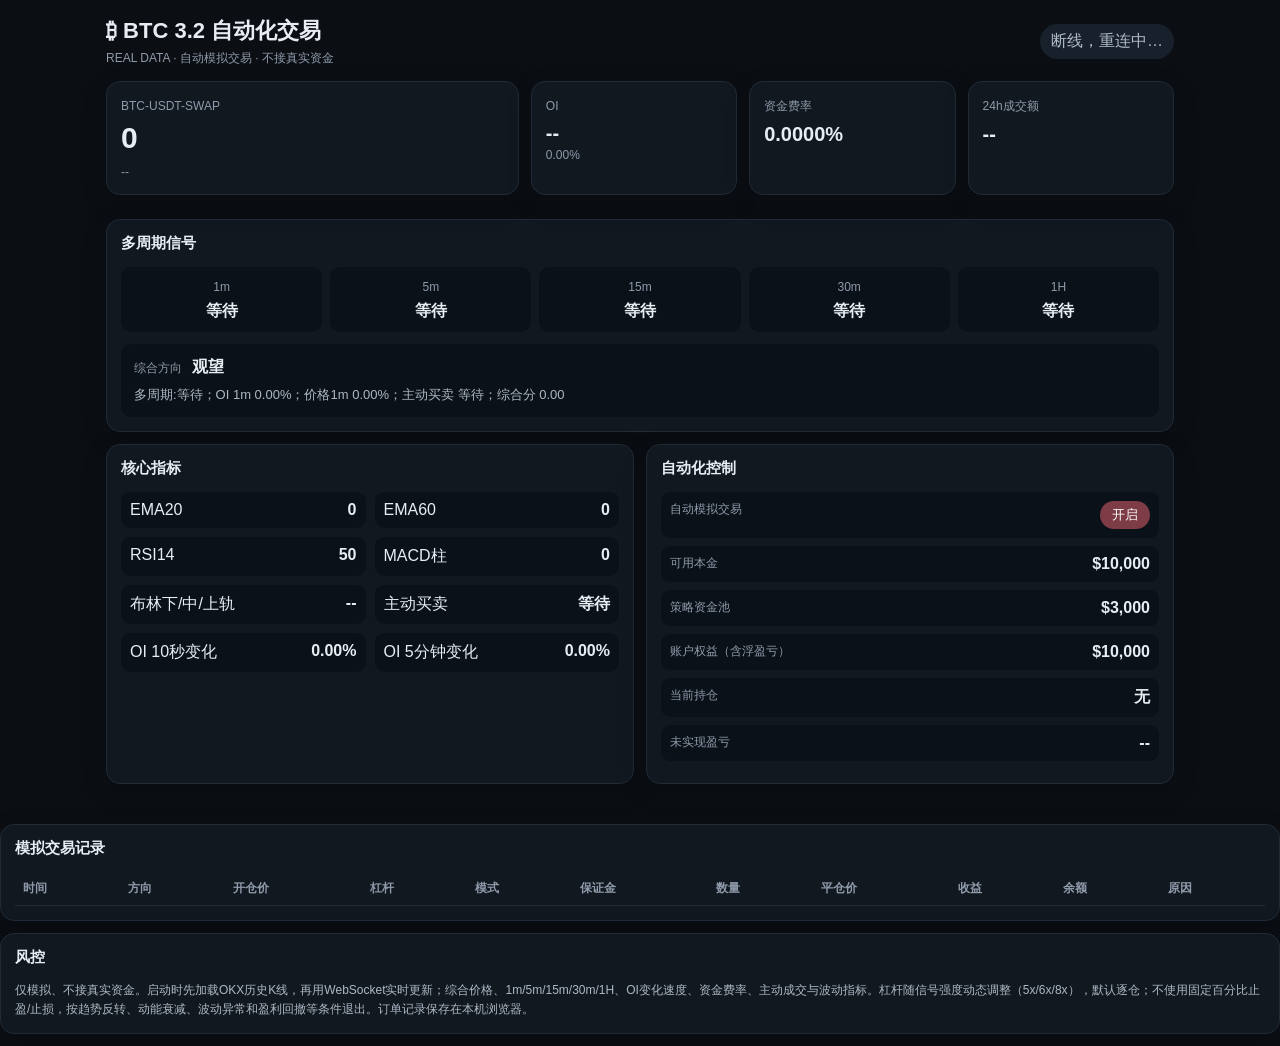
==== index.html @ 484f26ca "Add files via upload" ====
<!doctype html>
<html lang="zh-CN">
<head>
<meta charset="utf-8"><meta name="viewport" content="width=device-width,initial-scale=1,viewport-fit=cover">
<meta name="theme-color" content="#0b0f14">
<title>BTC 3.2 自动化交易 · REAL DATA DEMO</title>
<link rel="stylesheet" href="style.css">
</head>
<body>
<div class="wrap">
<header><div><h1>₿ BTC 3.2 自动化交易</h1><div class="sub">REAL DATA · 自动模拟交易 · 不接真实资金</div></div><div id="status" class="pill">连接中…</div></header>

<section class="grid top">
  <div class="card big"><span>BTC-USDT-SWAP</span><strong id="price">--</strong><small id="change">--</small></div>
  <div class="card"><span>OI</span><b id="oi">--</b><small id="oiChg">--</small></div>
  <div class="card"><span>资金费率</span><b id="funding">--</b></div>
  <div class="card"><span>24h成交额</span><b id="vol">--</b></div>
</section>

<section class="card">
<h2>多周期信号</h2><div class="periods">
  <div><span>1m</span><b id="s1">--</b></div><div><span>5m</span><b id="s5">--</b></div>
  <div><span>15m</span><b id="s15">--</b></div><div><span>30m</span><b id="s30">--</b></div><div><span>1H</span><b id="s60">--</b></div>
</div>
<div class="signal"><span>综合方向</span><strong id="direction">等待数据</strong><p id="reason">正在读取实时行情、OI、资金费率和K线。</p></div>
</section>

<section class="grid">
<div class="card"><h2>核心指标</h2><div class="metrics">
<div>EMA20 <b id="ema20">--</b></div><div>EMA60 <b id="ema60">--</b></div>
<div>RSI14 <b id="rsi">--</b></div><div>MACD柱 <b id="macd">--</b></div>
<div>布林下/中/上轨 <b id="bb">--</b></div><div>主动买卖 <b id="flow">--</b></div><div>OI 10秒变化 <b id="oiSpeed">--</b></div><div>OI 5分钟变化 <b id="oi5m">--</b></div>
</div></div>
<div class="card"><h2>自动化控制</h2>
<div class="row"><span>自动模拟交易</span><button id="auto" class="on">开启</button></div>
<div class="row"><span>可用本金</span><b id="cash">$10,000</b></div>
<div class="row"><span>策略资金池</span><b id="pool">$3,000</b></div>
<div class="row"><span>账户权益（含浮盈亏）</span><b id="balance">$10,000</b></div>
<div class="row"><span>当前持仓</span><b id="pos">无</b></div>
<div class="row"><span>未实现盈亏</span><b id="upnl">--</b></div>
</div></div>

<section class="card"><h2>模拟交易记录</h2>
<div class="tablewrap"><table><thead><tr><th>时间</th><th>方向</th><th>开仓价</th><th>杠杆</th><th>模式</th><th>保证金</th><th>数量</th><th>平仓价</th><th>收益</th><th>余额</th><th>原因</th></tr></thead><tbody id="trades"></tbody></table></div></section>

<section class="card small"><h2>风控</h2><p>仅模拟、不接真实资金。启动时先加载OKX历史K线，再用WebSocket实时更新；综合价格、1m/5m/15m/30m/1H、OI变化速度、资金费率、主动成交与波动指标。杠杆随信号强度动态调整（5x/6x/8x），默认逐仓；不使用固定百分比止盈/止损，按趋势反转、动能衰减、波动异常和盈利回撤等条件退出。订单记录保存在本机浏览器。</p></section>
</div>
<script src="app.js"></script>
</body></html>
---- style.css ----
*{box-sizing:border-box}body{margin:0;background:#0b0f14;color:#e8edf3;font-family:-apple-system,BlinkMacSystemFont,"SF Pro Text","PingFang SC",sans-serif}.wrap{max-width:1100px;margin:auto;padding:16px}.sub,small,span{color:#8f9aaa;font-size:12px}header{display:flex;justify-content:space-between;align-items:center;margin-bottom:14px}h1{font-size:22px;margin:0 0 4px}h2{font-size:15px;margin:0 0 14px}.pill{padding:7px 11px;border-radius:999px;background:#17202b;color:#aeb9c6}.grid{display:grid;grid-template-columns:repeat(2,minmax(0,1fr));gap:12px;margin-bottom:12px}.top{grid-template-columns:2fr 1fr 1fr 1fr}.card{background:#111820;border:1px solid #202b37;border-radius:14px;padding:14px;margin-bottom:12px;box-shadow:0 8px 25px #0003}.big strong{display:block;font-size:30px;margin:7px 0}.card>b{display:block;font-size:20px;margin-top:8px}.periods{display:grid;grid-template-columns:repeat(5,1fr);gap:8px}.periods div{background:#0b1118;border-radius:10px;padding:10px;text-align:center}.periods b{display:block;margin-top:6px}.signal{margin-top:12px;padding:13px;border-radius:10px;background:#0b1118}.signal strong{margin-left:10px}.signal p{color:#aeb8c4;margin:8px 0 0;font-size:13px}.metrics{display:grid;grid-template-columns:1fr 1fr;gap:9px}.metrics div,.row{display:flex;justify-content:space-between;padding:9px;background:#0b1118;border-radius:9px}.row{margin-bottom:8px}.on{border:0;border-radius:999px;padding:5px 12px;background:#1c9b67;color:white}.off{background:#7d3c46}.tablewrap{overflow:auto}table{width:100%;border-collapse:collapse;font-size:12px;white-space:nowrap}th,td{padding:8px;border-bottom:1px solid #202b37;text-align:left}th{color:#8f9aaa}.small p{color:#aeb8c4;font-size:12px;line-height:1.6;margin:0}@media(max-width:700px){.wrap{padding:10px}.top,.grid{grid-template-columns:1fr 1fr}.top .big{grid-column:1/-1}.periods{grid-template-columns:repeat(5,1fr);font-size:11px}h1{font-size:19px}.big strong{font-size:27px}}
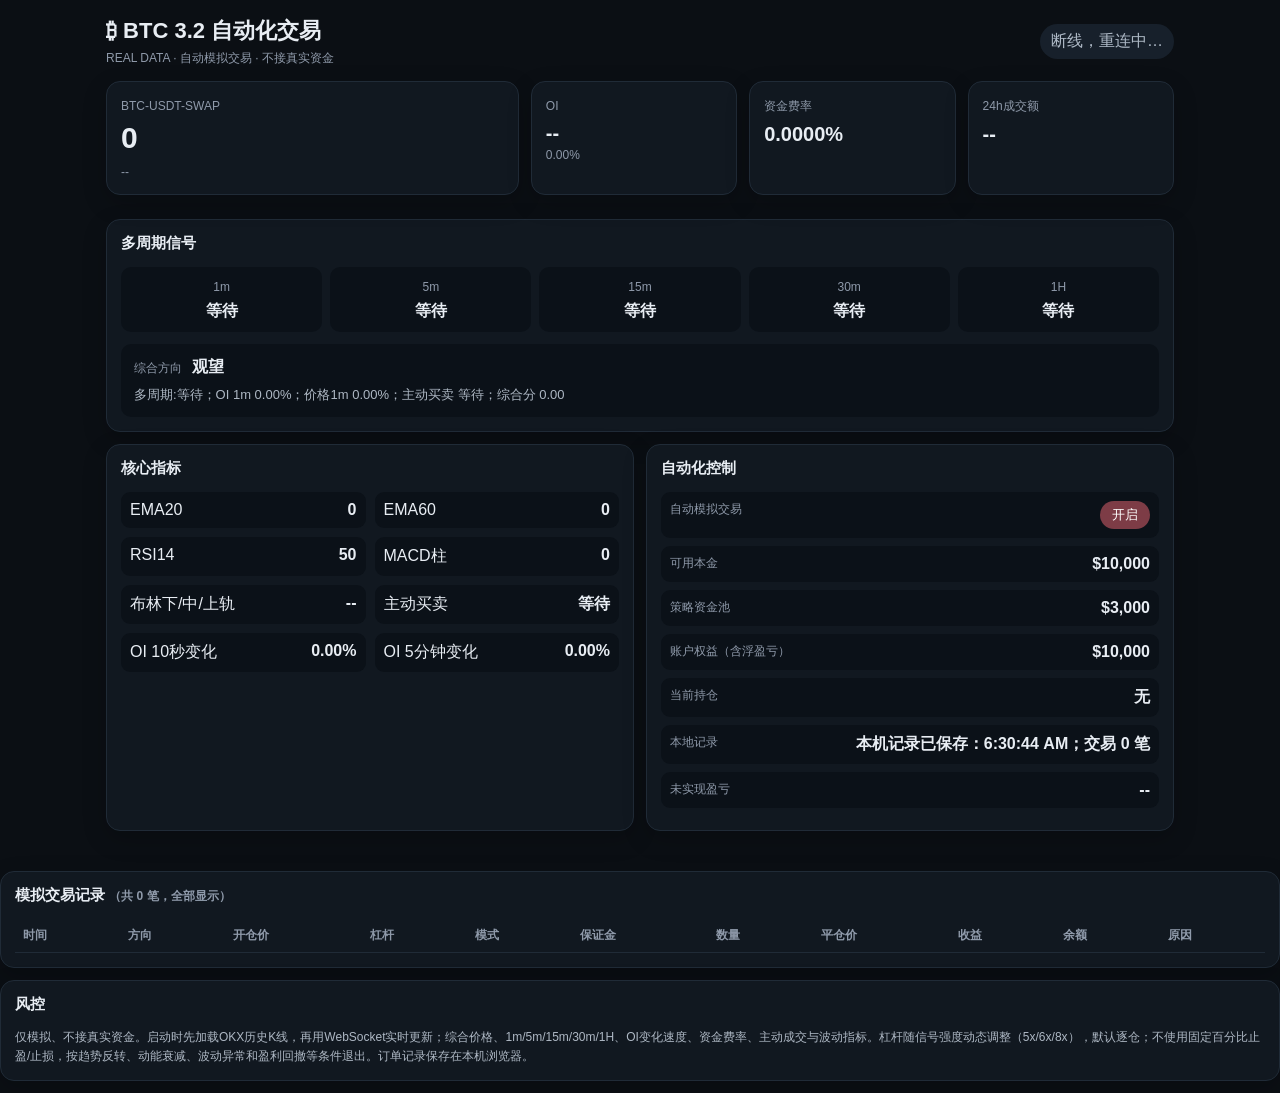
==== commit 2e5f14ff: "Add files via upload" ====
--- a/index.html
+++ b/index.html
@@ -36,14 +36,14 @@
 <div class="row"><span>可用本金</span><b id="cash">$10,000</b></div>
 <div class="row"><span>策略资金池</span><b id="pool">$3,000</b></div>
 <div class="row"><span>账户权益（含浮盈亏）</span><b id="balance">$10,000</b></div>
-<div class="row"><span>当前持仓</span><b id="pos">无</b></div>
+<div class="row"><span>当前持仓</span><b id="pos">无</b></div><div class="row"><span>本地记录</span><b id="storageStatus">检查中</b></div>
 <div class="row"><span>未实现盈亏</span><b id="upnl">--</b></div>
 </div></div>
 
-<section class="card"><h2>模拟交易记录</h2>
+<section class="card"><h2>模拟交易记录 <span id="tradeCount" class="muted"></span></h2>
 <div class="tablewrap"><table><thead><tr><th>时间</th><th>方向</th><th>开仓价</th><th>杠杆</th><th>模式</th><th>保证金</th><th>数量</th><th>平仓价</th><th>收益</th><th>余额</th><th>原因</th></tr></thead><tbody id="trades"></tbody></table></div></section>
 
 <section class="card small"><h2>风控</h2><p>仅模拟、不接真实资金。启动时先加载OKX历史K线，再用WebSocket实时更新；综合价格、1m/5m/15m/30m/1H、OI变化速度、资金费率、主动成交与波动指标。杠杆随信号强度动态调整（5x/6x/8x），默认逐仓；不使用固定百分比止盈/止损，按趋势反转、动能衰减、波动异常和盈利回撤等条件退出。订单记录保存在本机浏览器。</p></section>
 </div>
-<script src="app.js"></script>
+<script src="app.js?v=13"></script><script>if("serviceWorker" in navigator){navigator.serviceWorker.register("sw.js").catch(()=>{})}</script>
 </body></html>
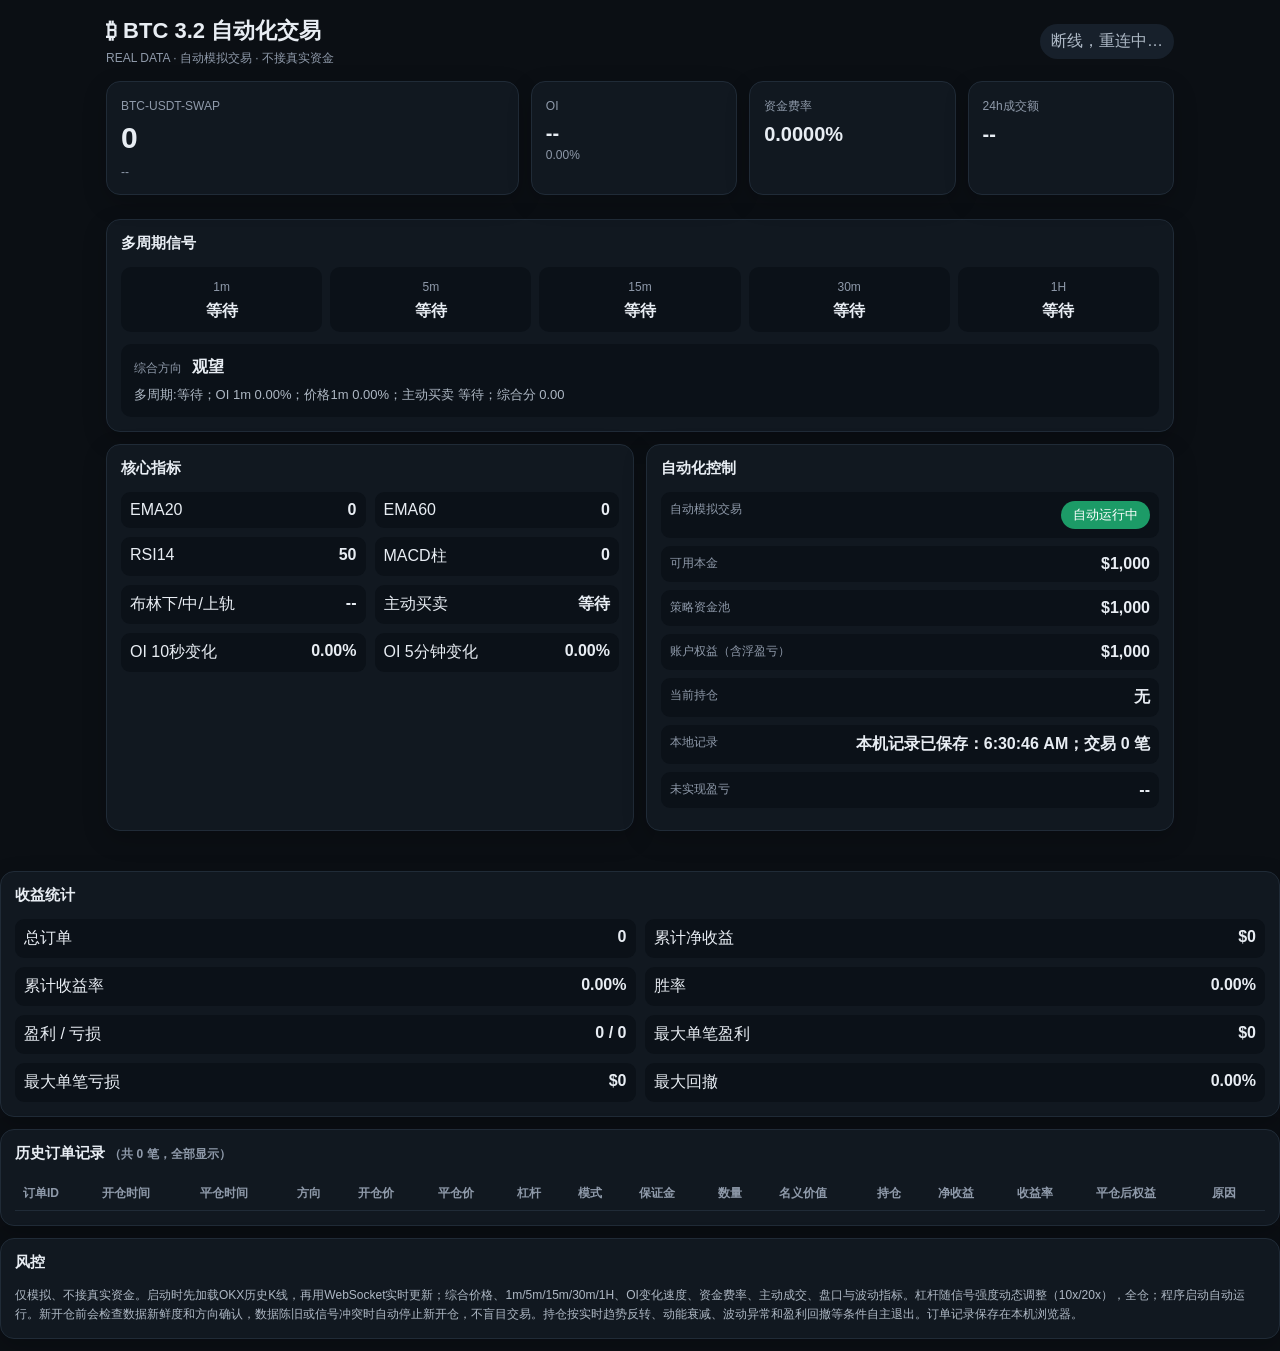
==== commit 596b7837: "Add files via upload" ====
--- a/index.html
+++ b/index.html
@@ -3,7 +3,7 @@
 <head>
 <meta charset="utf-8"><meta name="viewport" content="width=device-width,initial-scale=1,viewport-fit=cover">
 <meta name="theme-color" content="#0b0f14">
-<title>BTC 3.2 自动化交易 · REAL DATA DEMO</title>
+<title>BTC 3.2 自动化交易 · REAL DATA DEMO V16</title>
 <link rel="stylesheet" href="style.css">
 </head>
 <body>
@@ -32,18 +32,24 @@
 <div>布林下/中/上轨 <b id="bb">--</b></div><div>主动买卖 <b id="flow">--</b></div><div>OI 10秒变化 <b id="oiSpeed">--</b></div><div>OI 5分钟变化 <b id="oi5m">--</b></div>
 </div></div>
 <div class="card"><h2>自动化控制</h2>
-<div class="row"><span>自动模拟交易</span><button id="auto" class="on">开启</button></div>
-<div class="row"><span>可用本金</span><b id="cash">$10,000</b></div>
-<div class="row"><span>策略资金池</span><b id="pool">$3,000</b></div>
-<div class="row"><span>账户权益（含浮盈亏）</span><b id="balance">$10,000</b></div>
+<div class="row"><span>自动模拟交易</span><button id="auto" class="on">自动运行</button></div>
+<div class="row"><span>可用本金</span><b id="cash">$1,000</b></div>
+<div class="row"><span>策略资金池</span><b id="pool">$1,000</b></div>
+<div class="row"><span>账户权益（含浮盈亏）</span><b id="balance">$1,000</b></div>
 <div class="row"><span>当前持仓</span><b id="pos">无</b></div><div class="row"><span>本地记录</span><b id="storageStatus">检查中</b></div>
 <div class="row"><span>未实现盈亏</span><b id="upnl">--</b></div>
 </div></div>
 
-<section class="card"><h2>模拟交易记录 <span id="tradeCount" class="muted"></span></h2>
-<div class="tablewrap"><table><thead><tr><th>时间</th><th>方向</th><th>开仓价</th><th>杠杆</th><th>模式</th><th>保证金</th><th>数量</th><th>平仓价</th><th>收益</th><th>余额</th><th>原因</th></tr></thead><tbody id="trades"></tbody></table></div></section>
+<section class="card"><h2>收益统计</h2><div class="metrics">
+<div>总订单 <b id="totalTrades">0</b></div><div>累计净收益 <b id="totalPnl">$0.00</b></div>
+<div>累计收益率 <b id="returnRate">0.00%</b></div><div>胜率 <b id="winRate">--</b></div>
+<div>盈利 / 亏损 <b id="winLoss">0 / 0</b></div><div>最大单笔盈利 <b id="maxWin">$0.00</b></div>
+<div>最大单笔亏损 <b id="maxLoss">$0.00</b></div><div>最大回撤 <b id="maxDD">0.00%</b></div>
+</div></section>
+<section class="card"><h2>历史订单记录 <span id="tradeCount" class="muted"></span></h2>
+<div class="tablewrap"><table><thead><tr><th>订单ID</th><th>开仓时间</th><th>平仓时间</th><th>方向</th><th>开仓价</th><th>平仓价</th><th>杠杆</th><th>模式</th><th>保证金</th><th>数量</th><th>名义价值</th><th>持仓</th><th>净收益</th><th>收益率</th><th>平仓后权益</th><th>原因</th></tr></thead><tbody id="trades"></tbody></table></div></section>
 
-<section class="card small"><h2>风控</h2><p>仅模拟、不接真实资金。启动时先加载OKX历史K线，再用WebSocket实时更新；综合价格、1m/5m/15m/30m/1H、OI变化速度、资金费率、主动成交与波动指标。杠杆随信号强度动态调整（5x/6x/8x），默认逐仓；不使用固定百分比止盈/止损，按趋势反转、动能衰减、波动异常和盈利回撤等条件退出。订单记录保存在本机浏览器。</p></section>
+<section class="card small"><h2>风控</h2><p>仅模拟、不接真实资金。启动时先加载OKX历史K线，再用WebSocket实时更新；综合价格、1m/5m/15m/30m/1H、OI变化速度、资金费率、主动成交、盘口与波动指标。杠杆随信号强度动态调整（10x/20x），全仓；程序启动自动运行。新开仓前会检查数据新鲜度和方向确认，数据陈旧或信号冲突时自动停止新开仓，不盲目交易。持仓按实时趋势反转、动能衰减、波动异常和盈利回撤等条件自主退出。订单记录保存在本机浏览器。</p></section>
 </div>
-<script src="app.js?v=13"></script><script>if("serviceWorker" in navigator){navigator.serviceWorker.register("sw.js").catch(()=>{})}</script>
+<script src="app.js?v=16"></script><script>if("serviceWorker" in navigator){navigator.serviceWorker.register("sw.js").catch(()=>{})}</script>
 </body></html>
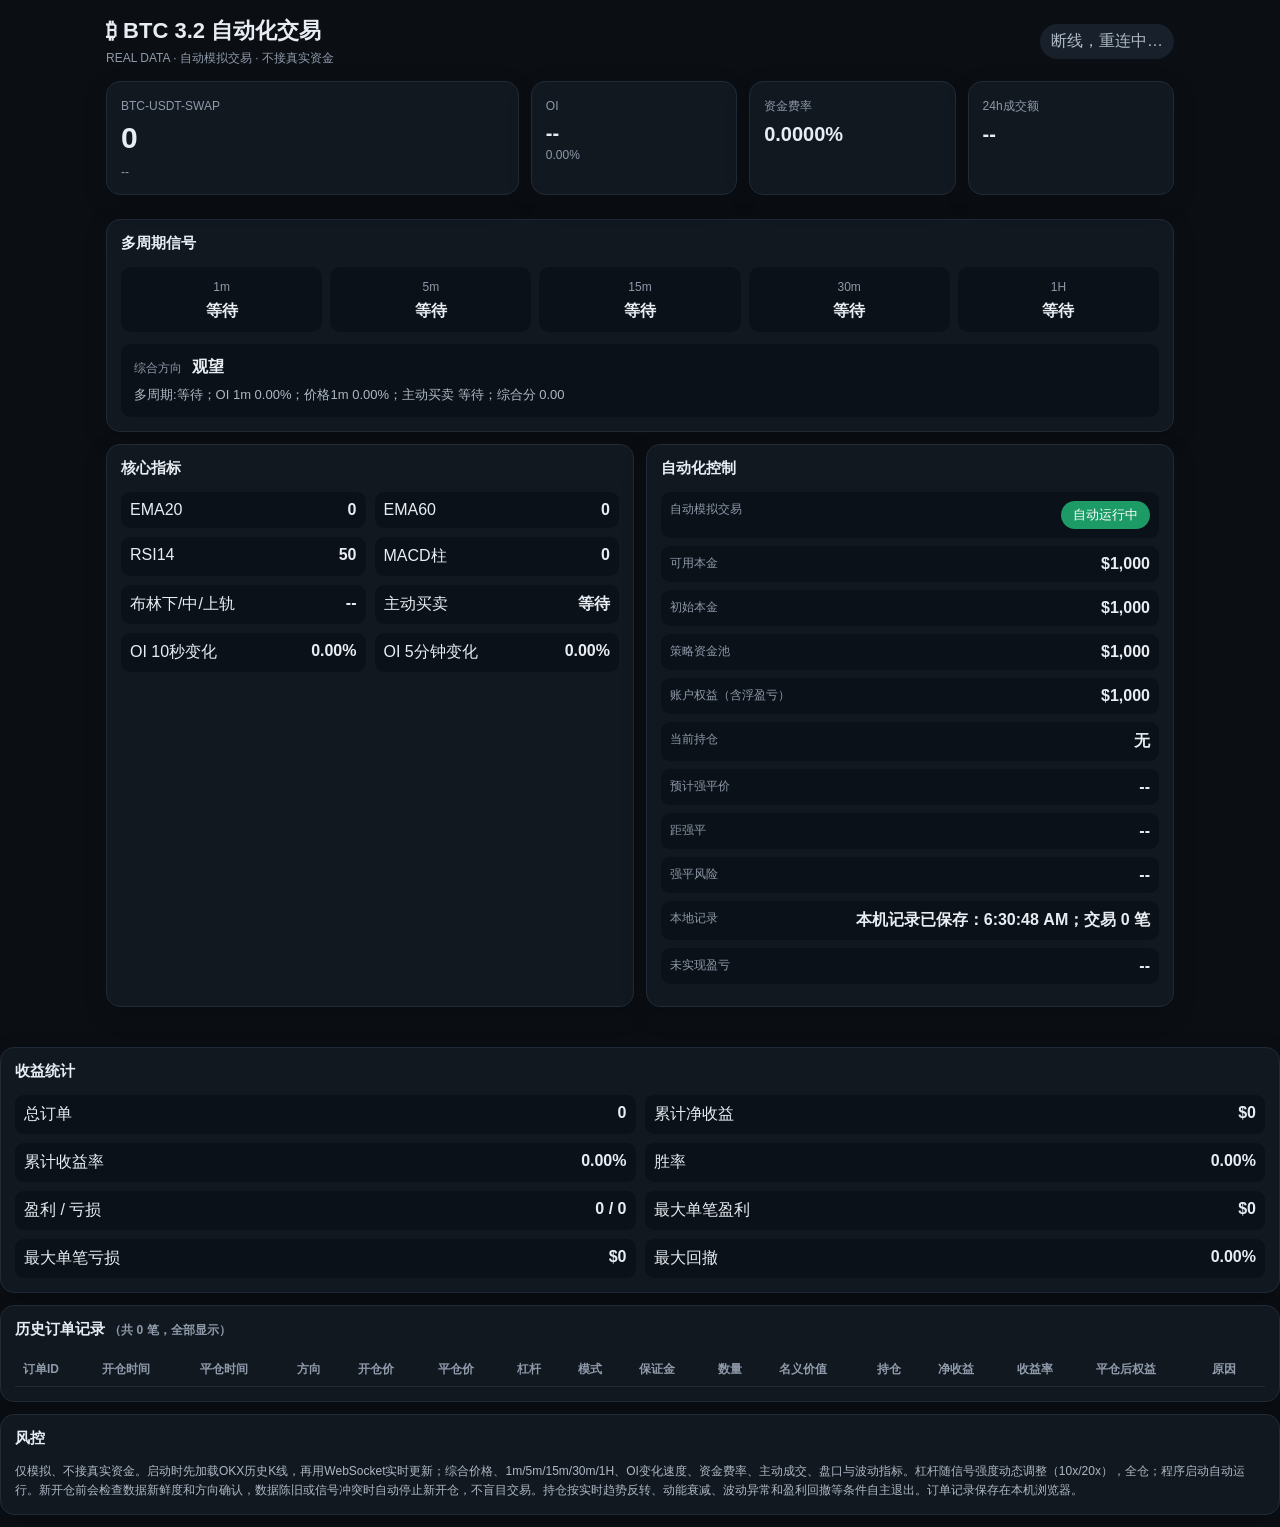
==== commit 36488b64: "Add files via upload" ====
--- a/index.html
+++ b/index.html
@@ -3,7 +3,7 @@
 <head>
 <meta charset="utf-8"><meta name="viewport" content="width=device-width,initial-scale=1,viewport-fit=cover">
 <meta name="theme-color" content="#0b0f14">
-<title>BTC 3.2 自动化交易 · REAL DATA DEMO V16</title>
+<title>BTC 3.2 自动化交易 · REAL DATA DEMO V19</title>
 <link rel="stylesheet" href="style.css">
 </head>
 <body>
@@ -34,9 +34,10 @@
 <div class="card"><h2>自动化控制</h2>
 <div class="row"><span>自动模拟交易</span><button id="auto" class="on">自动运行</button></div>
 <div class="row"><span>可用本金</span><b id="cash">$1,000</b></div>
+<div class="row"><span>初始本金</span><b>$1,000</b></div>
 <div class="row"><span>策略资金池</span><b id="pool">$1,000</b></div>
 <div class="row"><span>账户权益（含浮盈亏）</span><b id="balance">$1,000</b></div>
-<div class="row"><span>当前持仓</span><b id="pos">无</b></div><div class="row"><span>本地记录</span><b id="storageStatus">检查中</b></div>
+<div class="row"><span>当前持仓</span><b id="pos">无</b></div><div class="row"><span>预计强平价</span><b id="liqPrice">--</b></div><div class="row"><span>距强平</span><b id="liqDistance">--</b></div><div class="row"><span>强平风险</span><b id="liqRisk">--</b></div><div class="row"><span>本地记录</span><b id="storageStatus">检查中</b></div>
 <div class="row"><span>未实现盈亏</span><b id="upnl">--</b></div>
 </div></div>
 
@@ -51,5 +52,5 @@
 
 <section class="card small"><h2>风控</h2><p>仅模拟、不接真实资金。启动时先加载OKX历史K线，再用WebSocket实时更新；综合价格、1m/5m/15m/30m/1H、OI变化速度、资金费率、主动成交、盘口与波动指标。杠杆随信号强度动态调整（10x/20x），全仓；程序启动自动运行。新开仓前会检查数据新鲜度和方向确认，数据陈旧或信号冲突时自动停止新开仓，不盲目交易。持仓按实时趋势反转、动能衰减、波动异常和盈利回撤等条件自主退出。订单记录保存在本机浏览器。</p></section>
 </div>
-<script src="app.js?v=16"></script><script>if("serviceWorker" in navigator){navigator.serviceWorker.register("sw.js").catch(()=>{})}</script>
+<script src="app.js?v=19.1"></script><script>if("serviceWorker" in navigator){navigator.serviceWorker.register("sw.js").catch(()=>{})}</script>
 </body></html>
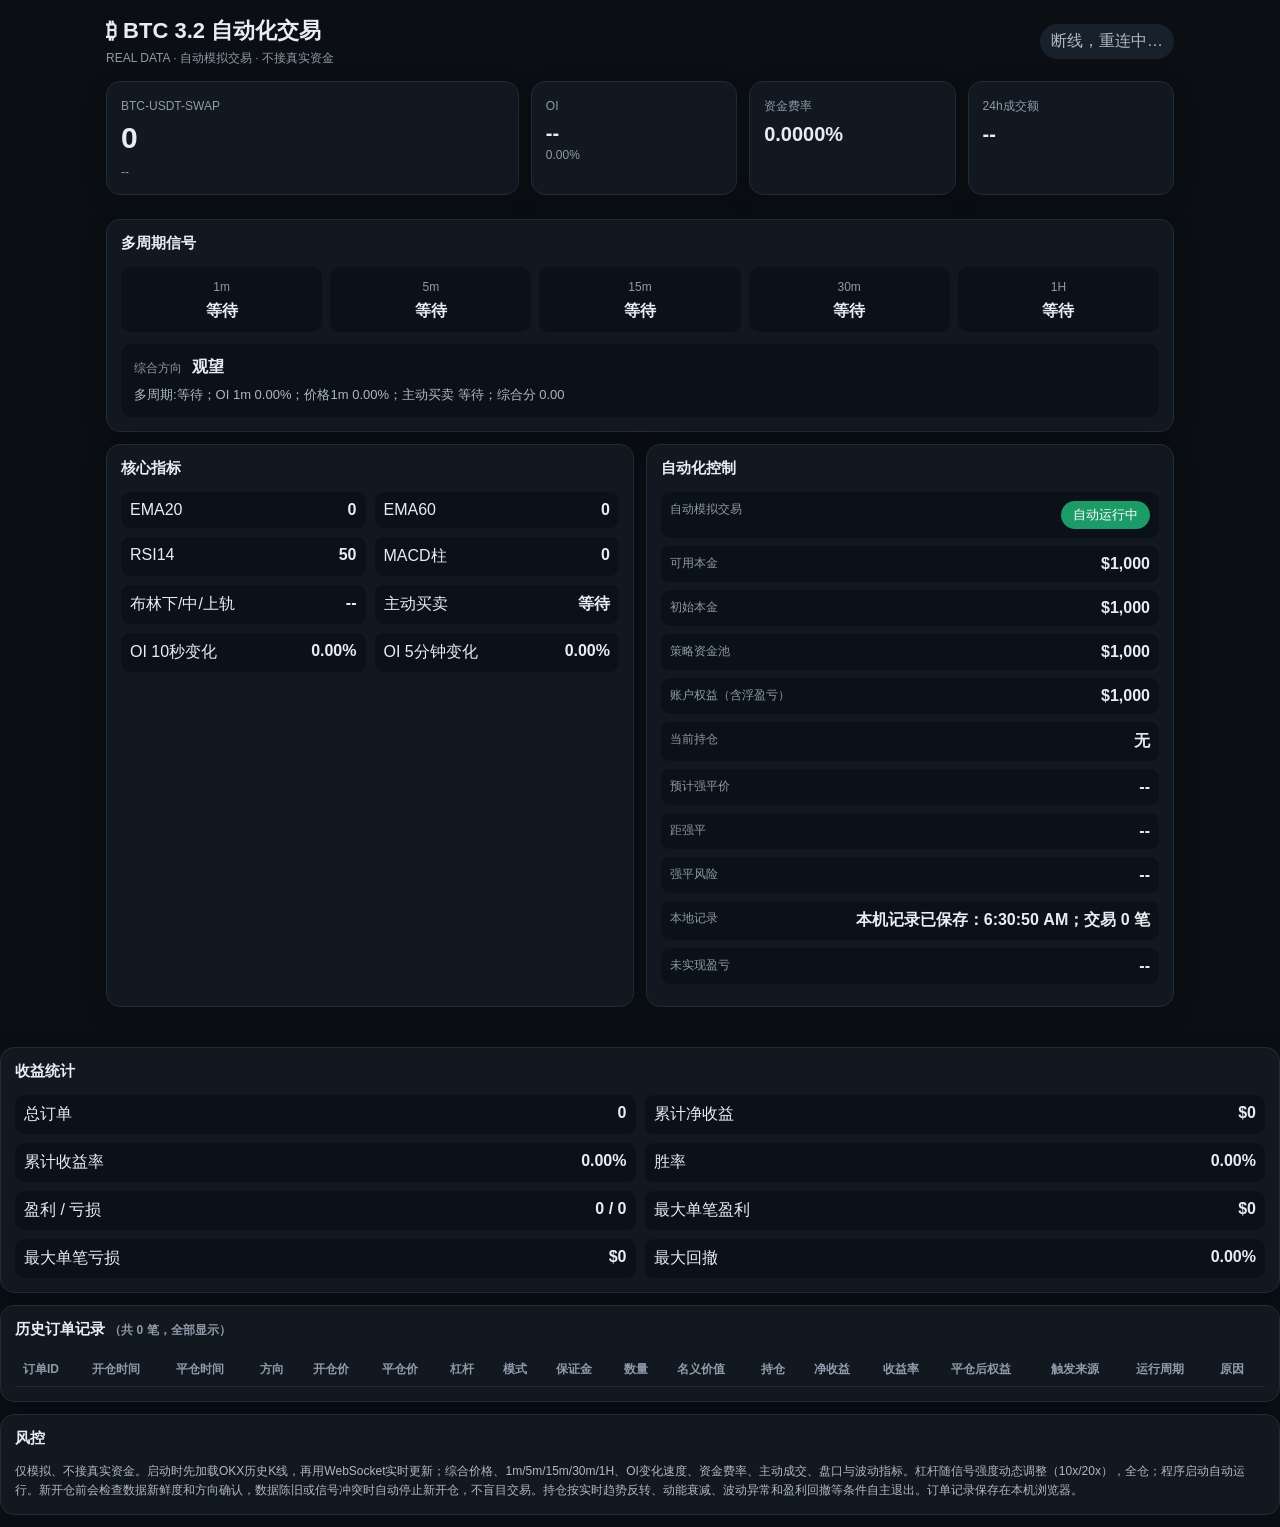
==== commit bc59254e: "Add files via upload" ====
--- a/index.html
+++ b/index.html
@@ -48,7 +48,7 @@
 <div>最大单笔亏损 <b id="maxLoss">$0.00</b></div><div>最大回撤 <b id="maxDD">0.00%</b></div>
 </div></section>
 <section class="card"><h2>历史订单记录 <span id="tradeCount" class="muted"></span></h2>
-<div class="tablewrap"><table><thead><tr><th>订单ID</th><th>开仓时间</th><th>平仓时间</th><th>方向</th><th>开仓价</th><th>平仓价</th><th>杠杆</th><th>模式</th><th>保证金</th><th>数量</th><th>名义价值</th><th>持仓</th><th>净收益</th><th>收益率</th><th>平仓后权益</th><th>原因</th></tr></thead><tbody id="trades"></tbody></table></div></section>
+<div class="tablewrap"><table><thead><tr><th>订单ID</th><th>开仓时间</th><th>平仓时间</th><th>方向</th><th>开仓价</th><th>平仓价</th><th>杠杆</th><th>模式</th><th>保证金</th><th>数量</th><th>名义价值</th><th>持仓</th><th>净收益</th><th>收益率</th><th>平仓后权益</th><th>触发来源</th><th>运行周期</th><th>原因</th></tr></thead><tbody id="trades"></tbody></table></div></section>
 
 <section class="card small"><h2>风控</h2><p>仅模拟、不接真实资金。启动时先加载OKX历史K线，再用WebSocket实时更新；综合价格、1m/5m/15m/30m/1H、OI变化速度、资金费率、主动成交、盘口与波动指标。杠杆随信号强度动态调整（10x/20x），全仓；程序启动自动运行。新开仓前会检查数据新鲜度和方向确认，数据陈旧或信号冲突时自动停止新开仓，不盲目交易。持仓按实时趋势反转、动能衰减、波动异常和盈利回撤等条件自主退出。订单记录保存在本机浏览器。</p></section>
 </div>
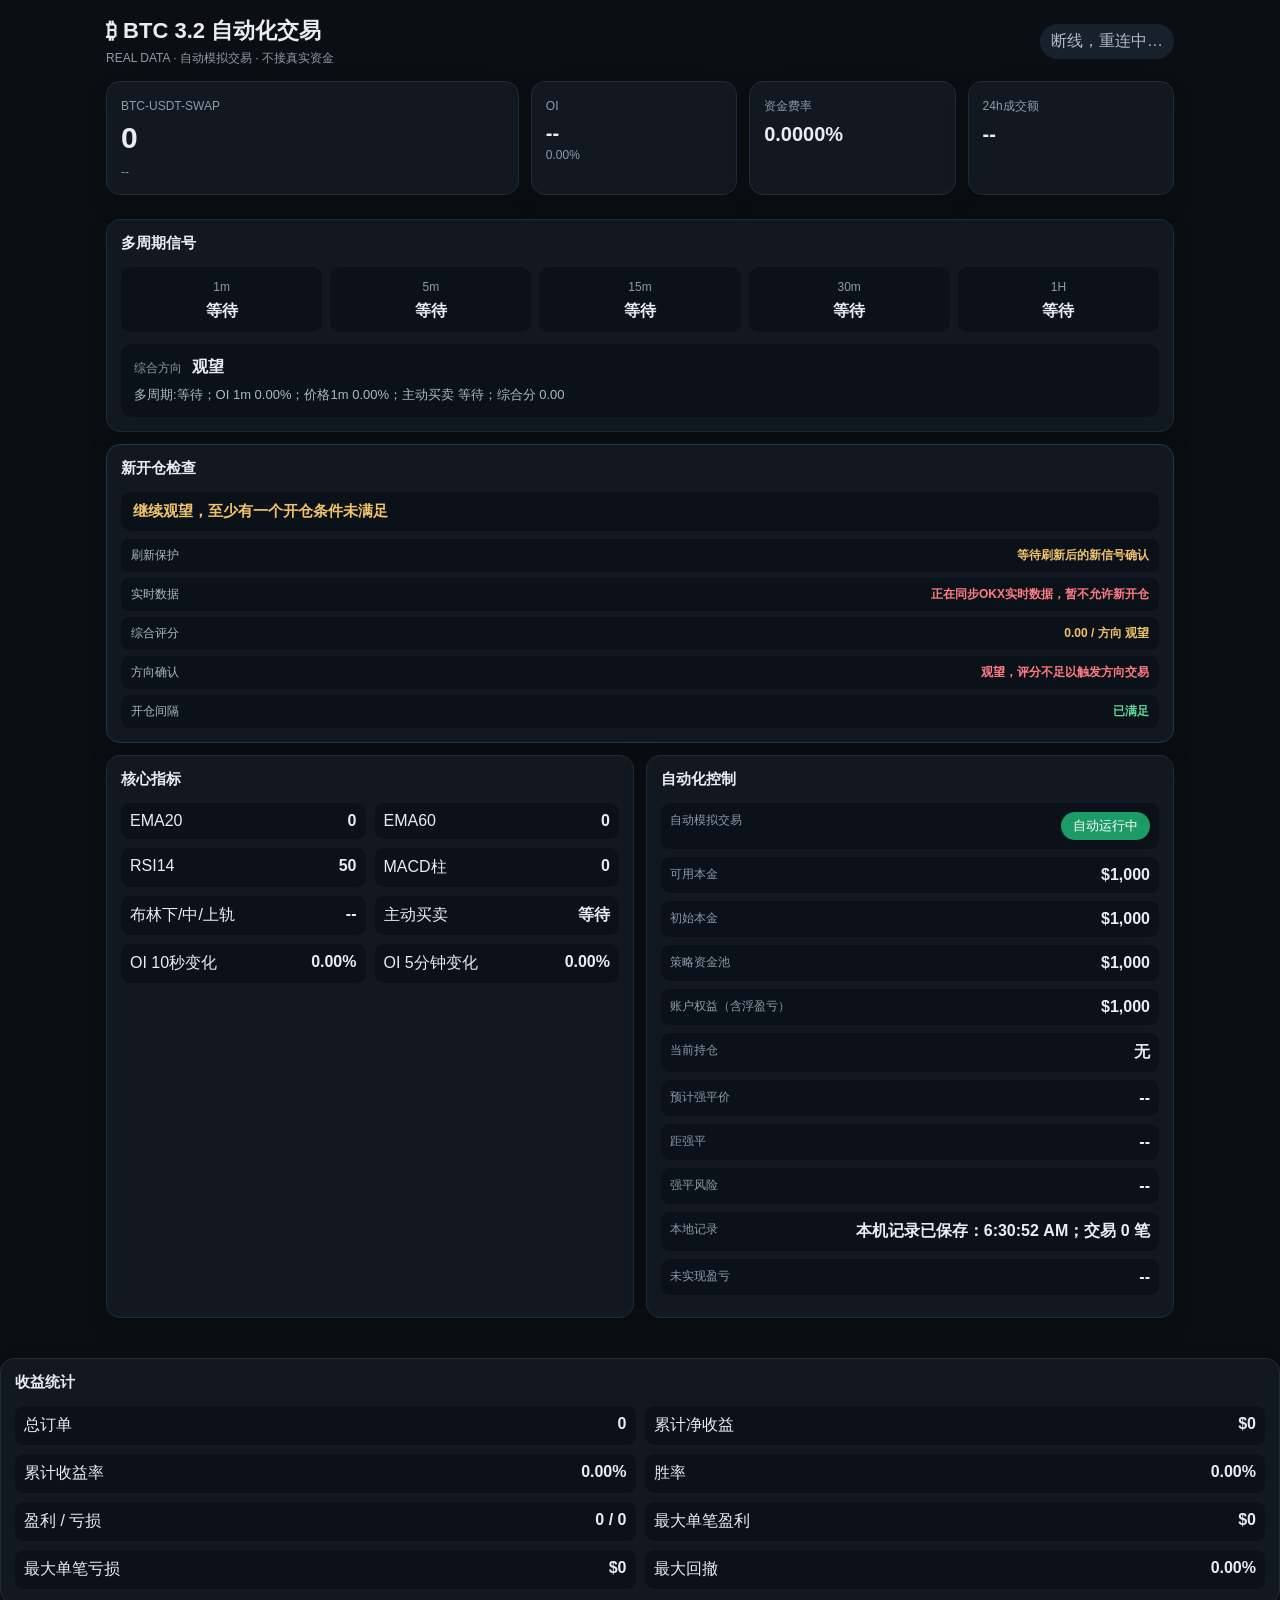
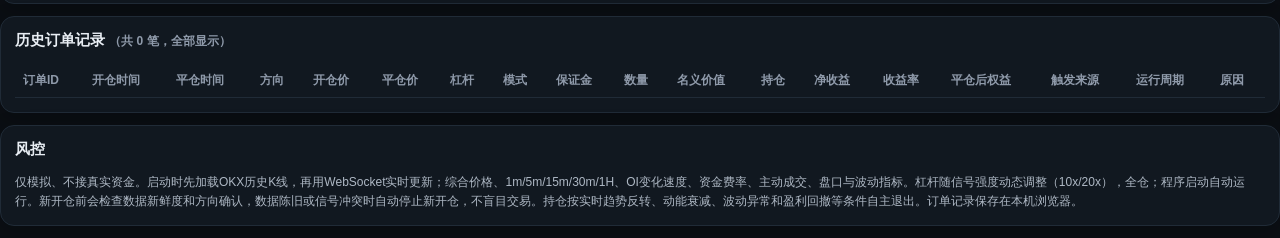
==== commit fb25a107: "Add files via upload" ====
--- a/index.html
+++ b/index.html
@@ -25,6 +25,7 @@
 <div class="signal"><span>综合方向</span><strong id="direction">等待数据</strong><p id="reason">正在读取实时行情、OI、资金费率和K线。</p></div>
 </section>
 
+<div class="card entry-card"><h2>新开仓检查</h2><div id="entryStatus" class="entry-status">检查中…</div><div id="entryReasons" class="entry-reasons"></div></div>
 <section class="grid">
 <div class="card"><h2>核心指标</h2><div class="metrics">
 <div>EMA20 <b id="ema20">--</b></div><div>EMA60 <b id="ema60">--</b></div>
@@ -52,5 +53,5 @@
 
 <section class="card small"><h2>风控</h2><p>仅模拟、不接真实资金。启动时先加载OKX历史K线，再用WebSocket实时更新；综合价格、1m/5m/15m/30m/1H、OI变化速度、资金费率、主动成交、盘口与波动指标。杠杆随信号强度动态调整（10x/20x），全仓；程序启动自动运行。新开仓前会检查数据新鲜度和方向确认，数据陈旧或信号冲突时自动停止新开仓，不盲目交易。持仓按实时趋势反转、动能衰减、波动异常和盈利回撤等条件自主退出。订单记录保存在本机浏览器。</p></section>
 </div>
-<script src="app.js?v=19.1"></script><script>if("serviceWorker" in navigator){navigator.serviceWorker.register("sw.js").catch(()=>{})}</script>
+<script src="app.js?v=19.4"></script><script>if("serviceWorker" in navigator){navigator.serviceWorker.register("sw.js").catch(()=>{})}</script>
 </body></html>
--- a/style.css
+++ b/style.css
@@ -1 +1 @@
-*{box-sizing:border-box}body{margin:0;background:#0b0f14;color:#e8edf3;font-family:-apple-system,BlinkMacSystemFont,"SF Pro Text","PingFang SC",sans-serif}.wrap{max-width:1100px;margin:auto;padding:16px}.sub,small,span{color:#8f9aaa;font-size:12px}header{display:flex;justify-content:space-between;align-items:center;margin-bottom:14px}h1{font-size:22px;margin:0 0 4px}h2{font-size:15px;margin:0 0 14px}.pill{padding:7px 11px;border-radius:999px;background:#17202b;color:#aeb9c6}.grid{display:grid;grid-template-columns:repeat(2,minmax(0,1fr));gap:12px;margin-bottom:12px}.top{grid-template-columns:2fr 1fr 1fr 1fr}.card{background:#111820;border:1px solid #202b37;border-radius:14px;padding:14px;margin-bottom:12px;box-shadow:0 8px 25px #0003}.big strong{display:block;font-size:30px;margin:7px 0}.card>b{display:block;font-size:20px;margin-top:8px}.periods{display:grid;grid-template-columns:repeat(5,1fr);gap:8px}.periods div{background:#0b1118;border-radius:10px;padding:10px;text-align:center}.periods b{display:block;margin-top:6px}.signal{margin-top:12px;padding:13px;border-radius:10px;background:#0b1118}.signal strong{margin-left:10px}.signal p{color:#aeb8c4;margin:8px 0 0;font-size:13px}.metrics{display:grid;grid-template-columns:1fr 1fr;gap:9px}.metrics div,.row{display:flex;justify-content:space-between;padding:9px;background:#0b1118;border-radius:9px}.row{margin-bottom:8px}.on{border:0;border-radius:999px;padding:5px 12px;background:#1c9b67;color:white}.off{background:#7d3c46}.tablewrap{overflow:auto}table{width:100%;border-collapse:collapse;font-size:12px;white-space:nowrap}th,td{padding:8px;border-bottom:1px solid #202b37;text-align:left}th{color:#8f9aaa}.small p{color:#aeb8c4;font-size:12px;line-height:1.6;margin:0}@media(max-width:700px){.wrap{padding:10px}.top,.grid{grid-template-columns:1fr 1fr}.top .big{grid-column:1/-1}.periods{grid-template-columns:repeat(5,1fr);font-size:11px}h1{font-size:19px}.big strong{font-size:27px}}+*{box-sizing:border-box}body{margin:0;background:#0b0f14;color:#e8edf3;font-family:-apple-system,BlinkMacSystemFont,"SF Pro Text","PingFang SC",sans-serif}.wrap{max-width:1100px;margin:auto;padding:16px}.sub,small,span{color:#8f9aaa;font-size:12px}header{display:flex;justify-content:space-between;align-items:center;margin-bottom:14px}h1{font-size:22px;margin:0 0 4px}h2{font-size:15px;margin:0 0 14px}.pill{padding:7px 11px;border-radius:999px;background:#17202b;color:#aeb9c6}.grid{display:grid;grid-template-columns:repeat(2,minmax(0,1fr));gap:12px;margin-bottom:12px}.top{grid-template-columns:2fr 1fr 1fr 1fr}.card{background:#111820;border:1px solid #202b37;border-radius:14px;padding:14px;margin-bottom:12px;box-shadow:0 8px 25px #0003}.big strong{display:block;font-size:30px;margin:7px 0}.card>b{display:block;font-size:20px;margin-top:8px}.periods{display:grid;grid-template-columns:repeat(5,1fr);gap:8px}.periods div{background:#0b1118;border-radius:10px;padding:10px;text-align:center}.periods b{display:block;margin-top:6px}.signal{margin-top:12px;padding:13px;border-radius:10px;background:#0b1118}.signal strong{margin-left:10px}.signal p{color:#aeb8c4;margin:8px 0 0;font-size:13px}.metrics{display:grid;grid-template-columns:1fr 1fr;gap:9px}.metrics div,.row{display:flex;justify-content:space-between;padding:9px;background:#0b1118;border-radius:9px}.row{margin-bottom:8px}.on{border:0;border-radius:999px;padding:5px 12px;background:#1c9b67;color:white}.off{background:#7d3c46}.tablewrap{overflow:auto}table{width:100%;border-collapse:collapse;font-size:12px;white-space:nowrap}th,td{padding:8px;border-bottom:1px solid #202b37;text-align:left}th{color:#8f9aaa}.small p{color:#aeb8c4;font-size:12px;line-height:1.6;margin:0}@media(max-width:700px){.wrap{padding:10px}.top,.grid{grid-template-columns:1fr 1fr}.top .big{grid-column:1/-1}.periods{grid-template-columns:repeat(5,1fr);font-size:11px}h1{font-size:19px}.big strong{font-size:27px}}.entry-card{border-color:#263544}.entry-status{font-weight:700;font-size:15px;padding:10px 12px;border-radius:10px;background:#0b1118;margin-bottom:8px}.entry-status.wait{color:#f0c36a}.entry-status.ready{color:#62d69d}.entry-reasons{display:grid;gap:6px}.entry-reason{display:flex;justify-content:space-between;gap:10px;padding:8px 10px;background:#0b1118;border-radius:8px;font-size:12px}.entry-reason .label{color:#aeb8c4}.entry-reason .value{font-weight:600;text-align:right}.ok{color:#62d69d}.warn{color:#f0c36a}.bad{color:#ff7b87}.muted{color:#8f9aaa}.
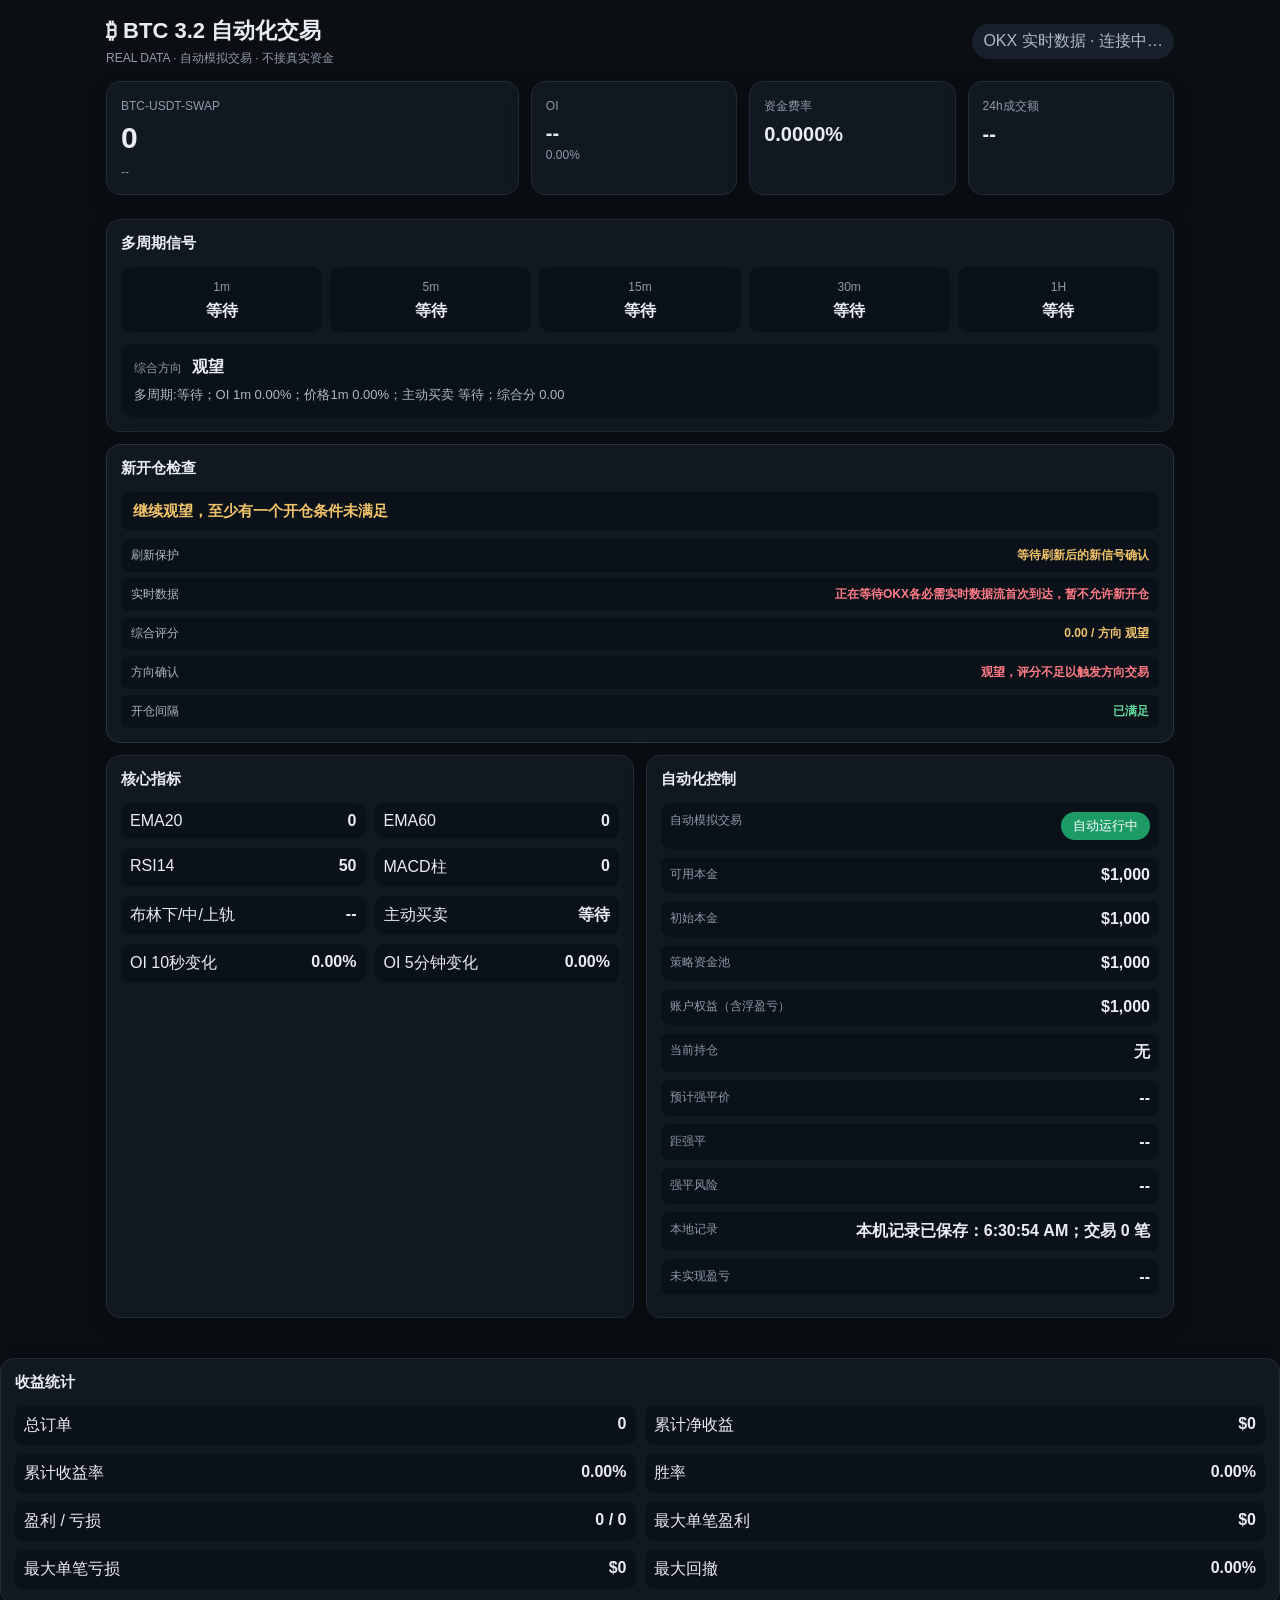
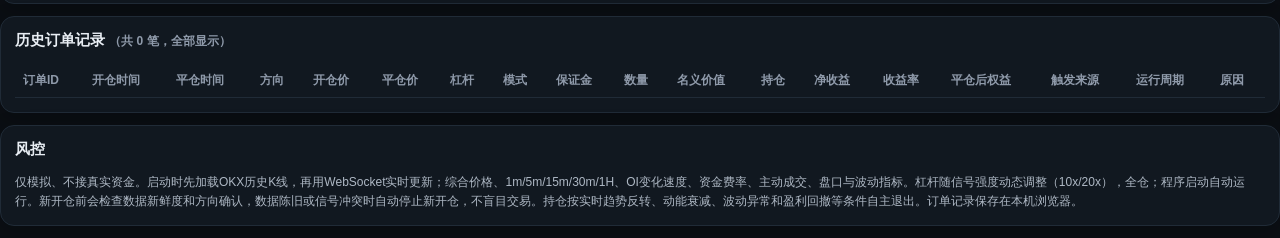
==== commit 87692150: "Add files via upload" ====
--- a/index.html
+++ b/index.html
@@ -3,7 +3,7 @@
 <head>
 <meta charset="utf-8"><meta name="viewport" content="width=device-width,initial-scale=1,viewport-fit=cover">
 <meta name="theme-color" content="#0b0f14">
-<title>BTC 3.2 自动化交易 · REAL DATA DEMO V19</title>
+<title>BTC 3.2 自动化交易 · REAL DATA DEMO V21</title>
 <link rel="stylesheet" href="style.css">
 </head>
 <body>
@@ -53,5 +53,5 @@
 
 <section class="card small"><h2>风控</h2><p>仅模拟、不接真实资金。启动时先加载OKX历史K线，再用WebSocket实时更新；综合价格、1m/5m/15m/30m/1H、OI变化速度、资金费率、主动成交、盘口与波动指标。杠杆随信号强度动态调整（10x/20x），全仓；程序启动自动运行。新开仓前会检查数据新鲜度和方向确认，数据陈旧或信号冲突时自动停止新开仓，不盲目交易。持仓按实时趋势反转、动能衰减、波动异常和盈利回撤等条件自主退出。订单记录保存在本机浏览器。</p></section>
 </div>
-<script src="app.js?v=19.4"></script><script>if("serviceWorker" in navigator){navigator.serviceWorker.register("sw.js").catch(()=>{})}</script>
+<script src="app.js?v=21.4"></script><script>if("serviceWorker" in navigator){navigator.serviceWorker.register("sw.js").catch(()=>{})}</script>
 </body></html>
